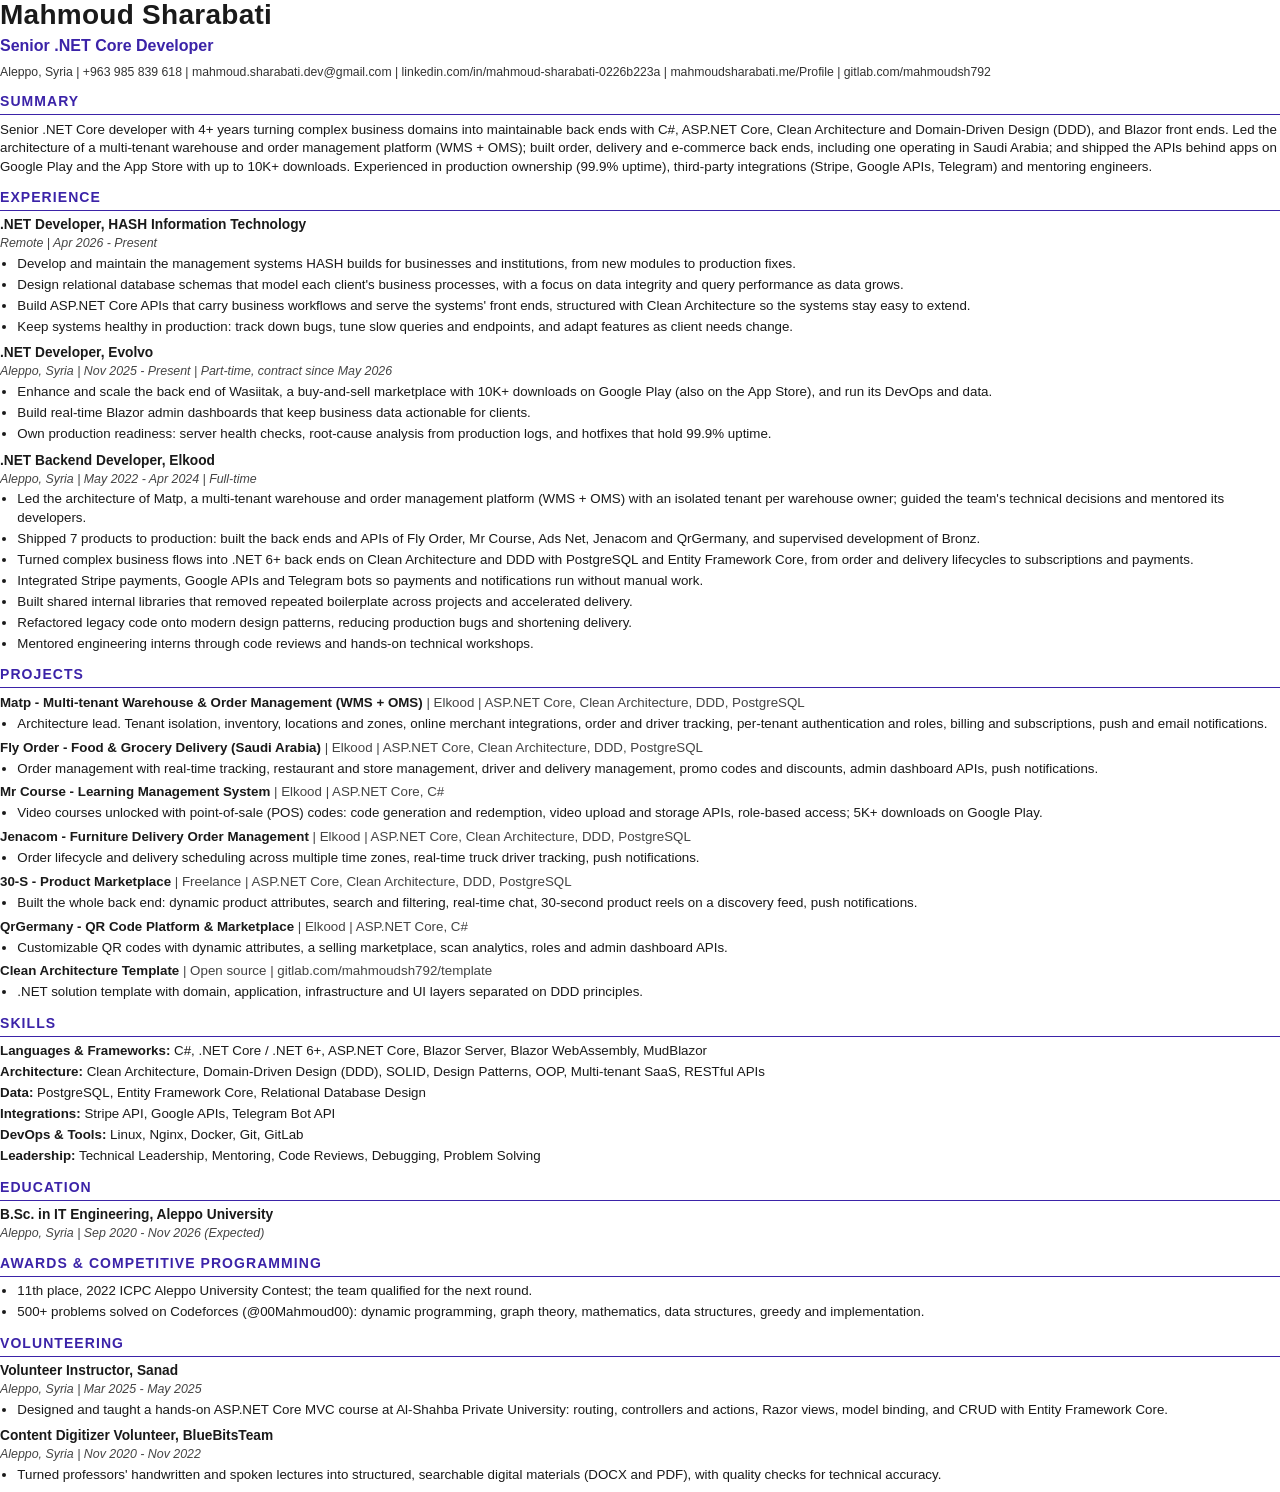
==== cv/Mahmoud_Sharabati_CV.html @ 70bedcb0 "Make the chosen design permanent, rewrite the content, add the CV - Picks from the ?lab drawer, now " ====
<!DOCTYPE html>
<html lang="en">
<head>
<meta charset="UTF-8">
<meta name="robots" content="noindex">
<title>Mahmoud Sharabati - Senior .NET Core Developer - CV</title>
<!--
  Source of cv/Mahmoud_Sharabati_CV.pdf (the "Download CV" button). Edit this file, then re-print:
  "/Applications/Google Chrome.app/Contents/MacOS/Google Chrome" --headless=new --no-pdf-header-footer \
    --print-to-pdf=cv/Mahmoud_Sharabati_CV.pdf cv/Mahmoud_Sharabati_CV.html
  Kept ATS-friendly on purpose: one column, real text in a standard font, standard section names,
  no tables, icons, images, or text in page headers and footers.
-->
<style>
  @page { size: A4; margin: 13mm 15mm 12mm; }
  * { box-sizing: border-box; }
  html { -webkit-print-color-adjust: exact; print-color-adjust: exact; }
  body {
    margin: 0; color: #1a1a1a; font: 10pt/1.38 Arial, Helvetica, sans-serif;
    font-variant-ligatures: none; /* keeps "fi" and "fl" as separate letters for text extraction */
  }
  h1 { margin: 0; font-size: 21pt; line-height: 1.1; letter-spacing: .2pt; }
  .title { margin: 3pt 0 5pt; font-size: 12pt; font-weight: bold; color: #3b23a8; }
  .contact { margin: 0; font-size: 9.2pt; color: #333; }
  h2 {
    margin: 9pt 0 4pt; padding-bottom: 2pt; border-bottom: 1.2pt solid #3b23a8;
    font-size: 10.5pt; letter-spacing: .8pt; text-transform: uppercase; color: #3b23a8;
  }
  p { margin: 0; }
  ul { margin: 2pt 0 0; padding-left: 13pt; }
  li { margin: 0 0 2pt; }
  .role { margin: 0 0 6pt; break-inside: avoid; }
  .role-head { font-weight: bold; font-size: 10.3pt; }
  .role-meta { font-style: italic; color: #444; font-size: 9.3pt; }
  .project { margin: 0 0 4pt; break-inside: avoid; }
  .project-head { font-weight: bold; }
  .project-head span { font-weight: normal; color: #444; }
  .skills p { margin: 0 0 2pt; }
  a { color: inherit; text-decoration: none; }
</style>
</head>
<body>

<h1>Mahmoud Sharabati</h1>
<p class="title">Senior .NET Core Developer</p>
<p class="contact">Aleppo, Syria | +963 985 839 618 | mahmoud.sharabati.dev@gmail.com | linkedin.com/in/mahmoud-sharabati-0226b223a | mahmoudsharabati.me/Profile | gitlab.com/mahmoudsh792</p>

<h2>Summary</h2>
<p>Senior .NET Core developer with 4+ years turning complex business domains into maintainable back ends with C#, ASP.NET Core, Clean Architecture and Domain-Driven Design (DDD), and Blazor front ends. Led the architecture of a multi-tenant warehouse and order management platform (WMS + OMS); built order, delivery and e-commerce back ends, including one operating in Saudi Arabia; and shipped the APIs behind apps on Google Play and the App Store with up to 10K+ downloads. Experienced in production ownership (99.9% uptime), third-party integrations (Stripe, Google APIs, Telegram) and mentoring engineers.</p>

<h2>Experience</h2>

<div class="role">
  <p class="role-head">.NET Developer, HASH Information Technology</p>
  <p class="role-meta">Remote | Apr 2026 - Present</p>
  <ul>
    <li>Develop and maintain the management systems HASH builds for businesses and institutions, from new modules to production fixes.</li>
    <li>Design relational database schemas that model each client's business processes, with a focus on data integrity and query performance as data grows.</li>
    <li>Build ASP.NET Core APIs that carry business workflows and serve the systems' front ends, structured with Clean Architecture so the systems stay easy to extend.</li>
    <li>Keep systems healthy in production: track down bugs, tune slow queries and endpoints, and adapt features as client needs change.</li>
  </ul>
</div>

<div class="role">
  <p class="role-head">.NET Developer, Evolvo</p>
  <p class="role-meta">Aleppo, Syria | Nov 2025 - Present | Part-time, contract since May 2026</p>
  <ul>
    <li>Enhance and scale the back end of Wasiitak, a buy-and-sell marketplace with 10K+ downloads on Google Play (also on the App Store), and run its DevOps and data.</li>
    <li>Build real-time Blazor admin dashboards that keep business data actionable for clients.</li>
    <li>Own production readiness: server health checks, root-cause analysis from production logs, and hotfixes that hold 99.9% uptime.</li>
  </ul>
</div>

<div class="role">
  <p class="role-head">.NET Backend Developer, Elkood</p>
  <p class="role-meta">Aleppo, Syria | May 2022 - Apr 2024 | Full-time</p>
  <ul>
    <li>Led the architecture of Matp, a multi-tenant warehouse and order management platform (WMS + OMS) with an isolated tenant per warehouse owner; guided the team's technical decisions and mentored its developers.</li>
    <li>Shipped 7 products to production: built the back ends and APIs of Fly Order, Mr Course, Ads Net, Jenacom and QrGermany, and supervised development of Bronz.</li>
    <li>Turned complex business flows into .NET 6+ back ends on Clean Architecture and DDD with PostgreSQL and Entity Framework Core, from order and delivery lifecycles to subscriptions and payments.</li>
    <li>Integrated Stripe payments, Google APIs and Telegram bots so payments and notifications run without manual work.</li>
    <li>Built shared internal libraries that removed repeated boilerplate across projects and accelerated delivery.</li>
    <li>Refactored legacy code onto modern design patterns, reducing production bugs and shortening delivery.</li>
    <li>Mentored engineering interns through code reviews and hands-on technical workshops.</li>
  </ul>
</div>

<h2>Projects</h2>

<div class="project">
  <p class="project-head">Matp - Multi-tenant Warehouse &amp; Order Management (WMS + OMS) <span>| Elkood | ASP.NET Core, Clean Architecture, DDD, PostgreSQL</span></p>
  <ul><li>Architecture lead. Tenant isolation, inventory, locations and zones, online merchant integrations, order and driver tracking, per-tenant authentication and roles, billing and subscriptions, push and email notifications.</li></ul>
</div>
<div class="project">
  <p class="project-head">Fly Order - Food &amp; Grocery Delivery (Saudi Arabia) <span>| Elkood | ASP.NET Core, Clean Architecture, DDD, PostgreSQL</span></p>
  <ul><li>Order management with real-time tracking, restaurant and store management, driver and delivery management, promo codes and discounts, admin dashboard APIs, push notifications.</li></ul>
</div>
<div class="project">
  <p class="project-head">Mr Course - Learning Management System <span>| Elkood | ASP.NET Core, C#</span></p>
  <ul><li>Video courses unlocked with point-of-sale (POS) codes: code generation and redemption, video upload and storage APIs, role-based access; 5K+ downloads on Google Play.</li></ul>
</div>
<div class="project">
  <p class="project-head">Jenacom - Furniture Delivery Order Management <span>| Elkood | ASP.NET Core, Clean Architecture, DDD, PostgreSQL</span></p>
  <ul><li>Order lifecycle and delivery scheduling across multiple time zones, real-time truck driver tracking, push notifications.</li></ul>
</div>
<div class="project">
  <p class="project-head">30-S - Product Marketplace <span>| Freelance | ASP.NET Core, Clean Architecture, DDD, PostgreSQL</span></p>
  <ul><li>Built the whole back end: dynamic product attributes, search and filtering, real-time chat, 30-second product reels on a discovery feed, push notifications.</li></ul>
</div>
<div class="project">
  <p class="project-head">QrGermany - QR Code Platform &amp; Marketplace <span>| Elkood | ASP.NET Core, C#</span></p>
  <ul><li>Customizable QR codes with dynamic attributes, a selling marketplace, scan analytics, roles and admin dashboard APIs.</li></ul>
</div>
<div class="project">
  <p class="project-head">Clean Architecture Template <span>| Open source | gitlab.com/mahmoudsh792/template</span></p>
  <ul><li>.NET solution template with domain, application, infrastructure and UI layers separated on DDD principles.</li></ul>
</div>

<h2>Skills</h2>
<div class="skills">
  <p><b>Languages &amp; Frameworks:</b> C#, .NET Core / .NET 6+, ASP.NET Core, Blazor Server, Blazor WebAssembly, MudBlazor</p>
  <p><b>Architecture:</b> Clean Architecture, Domain-Driven Design (DDD), SOLID, Design Patterns, OOP, Multi-tenant SaaS, RESTful APIs</p>
  <p><b>Data:</b> PostgreSQL, Entity Framework Core, Relational Database Design</p>
  <p><b>Integrations:</b> Stripe API, Google APIs, Telegram Bot API</p>
  <p><b>DevOps &amp; Tools:</b> Linux, Nginx, Docker, Git, GitLab</p>
  <p><b>Leadership:</b> Technical Leadership, Mentoring, Code Reviews, Debugging, Problem Solving</p>
</div>

<h2>Education</h2>
<div class="role">
  <p class="role-head">B.Sc. in IT Engineering, Aleppo University</p>
  <p class="role-meta">Aleppo, Syria | Sep 2020 - Nov 2026 (Expected)</p>
</div>

<h2>Awards &amp; Competitive Programming</h2>
<ul>
  <li>11th place, 2022 ICPC Aleppo University Contest; the team qualified for the next round.</li>
  <li>500+ problems solved on Codeforces (@00Mahmoud00): dynamic programming, graph theory, mathematics, data structures, greedy and implementation.</li>
</ul>

<h2>Volunteering</h2>
<div class="role">
  <p class="role-head">Volunteer Instructor, Sanad</p>
  <p class="role-meta">Aleppo, Syria | Mar 2025 - May 2025</p>
  <ul><li>Designed and taught a hands-on ASP.NET Core MVC course at Al-Shahba Private University: routing, controllers and actions, Razor views, model binding, and CRUD with Entity Framework Core.</li></ul>
</div>
<div class="role">
  <p class="role-head">Content Digitizer Volunteer, BlueBitsTeam</p>
  <p class="role-meta">Aleppo, Syria | Nov 2020 - Nov 2022</p>
  <ul><li>Turned professors' handwritten and spoken lectures into structured, searchable digital materials (DOCX and PDF), with quality checks for technical accuracy.</li></ul>
</div>

</body>
</html>
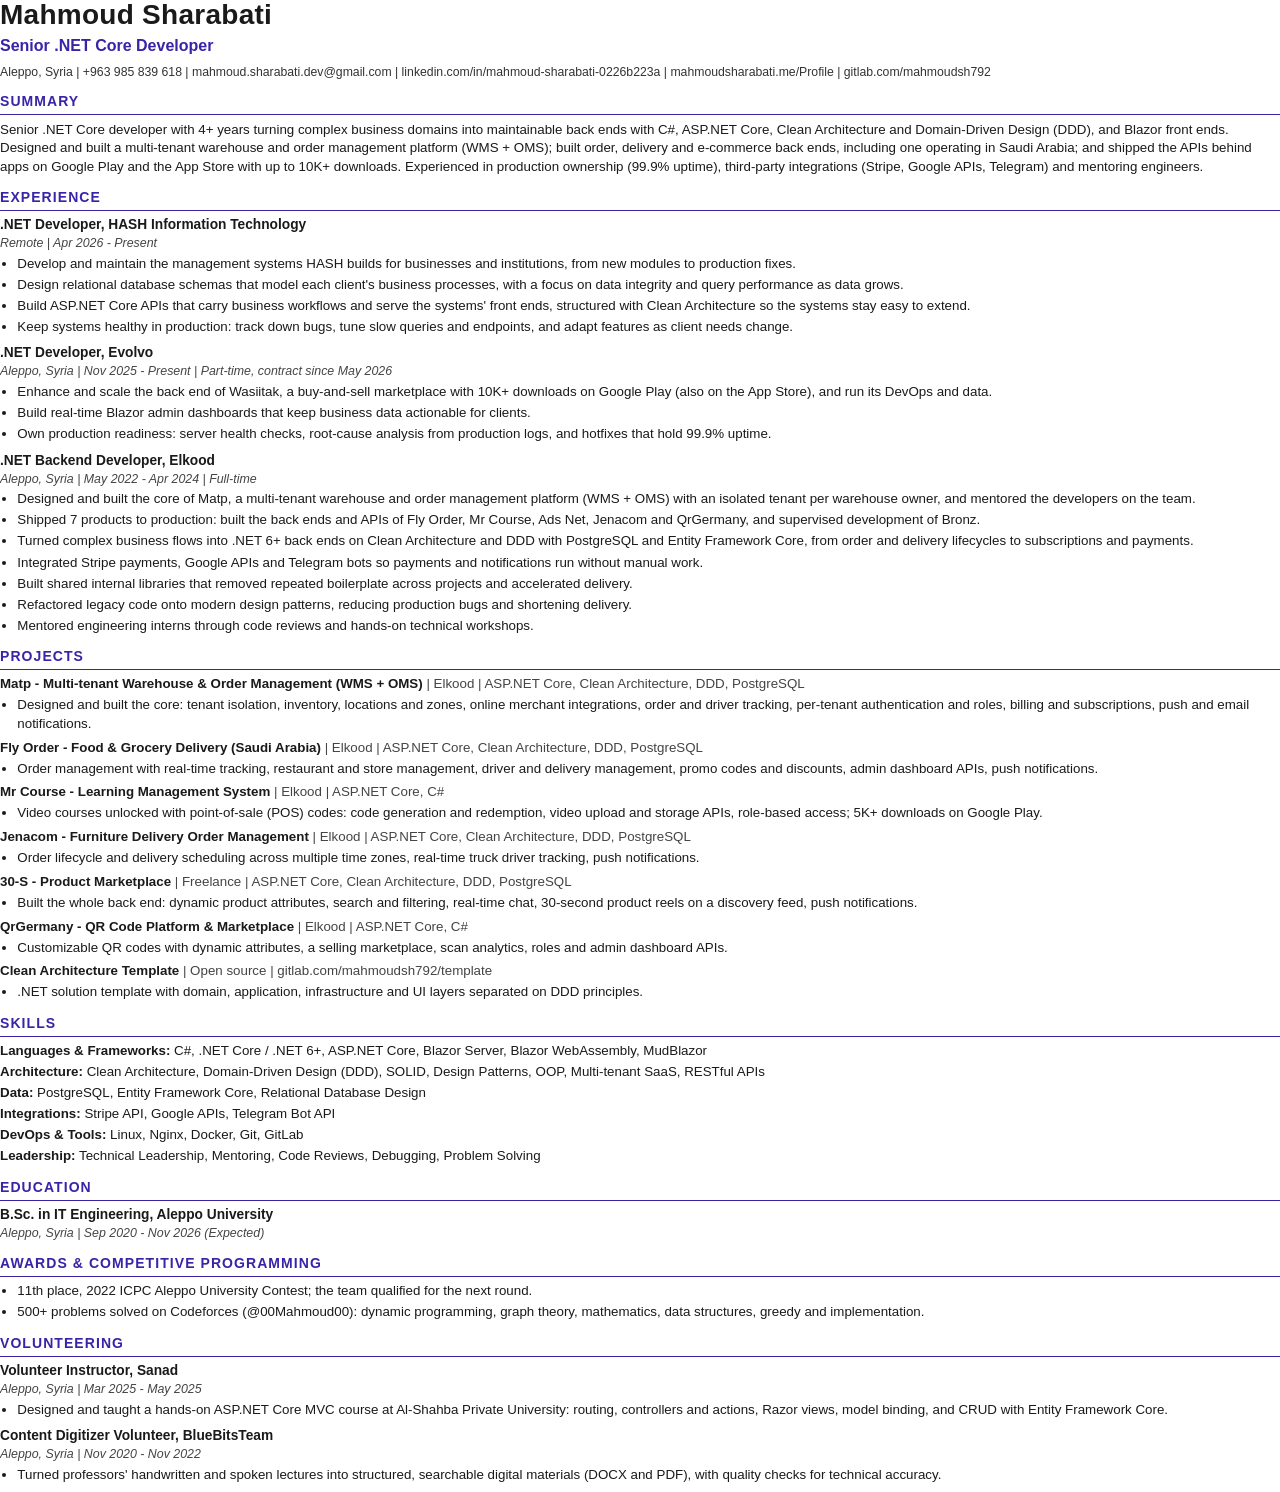
==== commit d8ed4072: "Shorten the hero, drop "led the architecture", add the Arabic CV - Hero: one-sentence intro, two but" ====
--- a/cv/Mahmoud_Sharabati_CV.html
+++ b/cv/Mahmoud_Sharabati_CV.html
@@ -46,7 +46,7 @@
 <p class="contact">Aleppo, Syria | +963 985 839 618 | mahmoud.sharabati.dev@gmail.com | linkedin.com/in/mahmoud-sharabati-0226b223a | mahmoudsharabati.me/Profile | gitlab.com/mahmoudsh792</p>
 
 <h2>Summary</h2>
-<p>Senior .NET Core developer with 4+ years turning complex business domains into maintainable back ends with C#, ASP.NET Core, Clean Architecture and Domain-Driven Design (DDD), and Blazor front ends. Led the architecture of a multi-tenant warehouse and order management platform (WMS + OMS); built order, delivery and e-commerce back ends, including one operating in Saudi Arabia; and shipped the APIs behind apps on Google Play and the App Store with up to 10K+ downloads. Experienced in production ownership (99.9% uptime), third-party integrations (Stripe, Google APIs, Telegram) and mentoring engineers.</p>
+<p>Senior .NET Core developer with 4+ years turning complex business domains into maintainable back ends with C#, ASP.NET Core, Clean Architecture and Domain-Driven Design (DDD), and Blazor front ends. Designed and built a multi-tenant warehouse and order management platform (WMS + OMS); built order, delivery and e-commerce back ends, including one operating in Saudi Arabia; and shipped the APIs behind apps on Google Play and the App Store with up to 10K+ downloads. Experienced in production ownership (99.9% uptime), third-party integrations (Stripe, Google APIs, Telegram) and mentoring engineers.</p>
 
 <h2>Experience</h2>
 
@@ -75,7 +75,7 @@
   <p class="role-head">.NET Backend Developer, Elkood</p>
   <p class="role-meta">Aleppo, Syria | May 2022 - Apr 2024 | Full-time</p>
   <ul>
-    <li>Led the architecture of Matp, a multi-tenant warehouse and order management platform (WMS + OMS) with an isolated tenant per warehouse owner; guided the team's technical decisions and mentored its developers.</li>
+    <li>Designed and built the core of Matp, a multi-tenant warehouse and order management platform (WMS + OMS) with an isolated tenant per warehouse owner, and mentored the developers on the team.</li>
     <li>Shipped 7 products to production: built the back ends and APIs of Fly Order, Mr Course, Ads Net, Jenacom and QrGermany, and supervised development of Bronz.</li>
     <li>Turned complex business flows into .NET 6+ back ends on Clean Architecture and DDD with PostgreSQL and Entity Framework Core, from order and delivery lifecycles to subscriptions and payments.</li>
     <li>Integrated Stripe payments, Google APIs and Telegram bots so payments and notifications run without manual work.</li>
@@ -89,7 +89,7 @@
 
 <div class="project">
   <p class="project-head">Matp - Multi-tenant Warehouse &amp; Order Management (WMS + OMS) <span>| Elkood | ASP.NET Core, Clean Architecture, DDD, PostgreSQL</span></p>
-  <ul><li>Architecture lead. Tenant isolation, inventory, locations and zones, online merchant integrations, order and driver tracking, per-tenant authentication and roles, billing and subscriptions, push and email notifications.</li></ul>
+  <ul><li>Designed and built the core: tenant isolation, inventory, locations and zones, online merchant integrations, order and driver tracking, per-tenant authentication and roles, billing and subscriptions, push and email notifications.</li></ul>
 </div>
 <div class="project">
   <p class="project-head">Fly Order - Food &amp; Grocery Delivery (Saudi Arabia) <span>| Elkood | ASP.NET Core, Clean Architecture, DDD, PostgreSQL</span></p>
